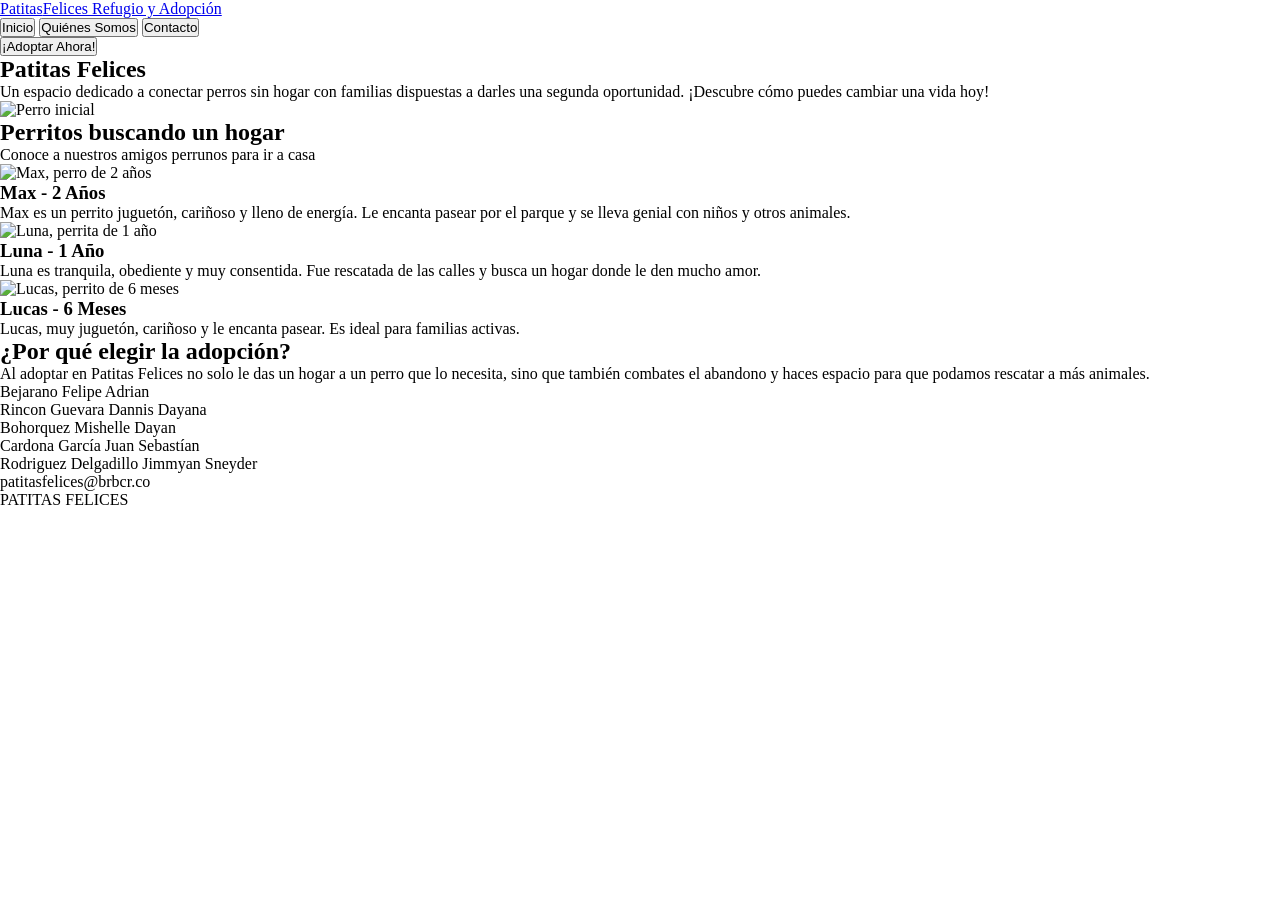
==== index.html @ 4ad9a468 "Rediseño" ====
<!DOCTYPE html>
<html lang="en">

<head>
    <meta charset="UTF-8">
    <meta name="viewport" content="width=device-width, initial-scale=1.0">
    <link rel="preconnect" href="https://fonts.googleapis.com">
    <link rel="preconnect" href="https://fonts.gstatic.com" crossorigin>
    <link href="https://fonts.googleapis.com/css2?family=Fredericka+the+Great&display=swap" rel="stylesheet">
    <link href="https://fonts.googleapis.com/css2?family=Bricolage+Grotesque:opsz,wght@12..96,200..800&display=swap" rel="stylesheet">
    <link rel="stylesheet" href="styles.css">
    <title>Patitas Felices | Inicio</title>
</head>

<body>
    <header class="barra-navegacion">
        <div class="contenedor">
            <a href="#" class="logo">
                <div class="icono-logo">
                    <i class="fa-solid fa-paw"></i>
                </div>
                <div>
                    <span class="texto-logo">Patitas<span class="texto-resaltado">Felices</span></span>
                    <span class="subtitulo-logo">Refugio y Adopción</span>
                </div>
            </a>

            <nav class="menu-navegacion">
                <button class="enlace activo" onclick="location.href='Inicio.html'">
                    <i class="fa-solid fa-house"></i>
                    <span>Inicio</span>
                </button>
                <button class="enlace" onclick="location.href='quienessomos.html'">
                    <i class="fa-solid fa-users"></i>
                    <span>Quiénes Somos</span>
                </button>
                <button class="enlace" onclick="location.href='contactanos.html'">
                    <i class="fa-solid fa-envelope"></i>
                    <span>Contacto</span>
                </button>
            </nav>

            <button class="boton-adoptar">
                <i class="fa-solid fa-heart"></i>
                <span>¡Adoptar Ahora!</span>
            </button>
        </div>
    </header>
    <main class="seccion-inicio">

        <section class="descripcion">
            <div>
                <h1>Patitas Felices</h1>
                <p>Un espacio dedicado a conectar perros sin hogar con familias dispuestas a darles una segunda
                    oportunidad.
                    ¡Descubre cómo puedes cambiar una vida hoy!</p>
            </div>
            <img src="https://img.lalr.co/cms/2023/04/12162245/Perro-123F.jpg?r=1_1" alt="Perro inicial">
        </section>

        <section class="perros-destacados">
            <h2>Perritos buscando un hogar</h2>
            <p>Conoce a nuestros amigos perrunos para ir a casa</p>
            <article class="tarjeta-perro">
                <div class="texto-perro">
                    <img src="https://encrypted-tbn0.gstatic.com/images?q=tbn:ANd9GcTHYPXNx_P3COJp6T-MF1lgWxwDCULhe-1q2JvpHrrTY-VnK4NvFofcmDYN&s=10"
                        alt="Max, perro de 2 años">
                    <h3>Max - 2 Años</h3>
                    <p>Max es un perrito juguetón, cariñoso y lleno de energía. Le encanta pasear por el parque y se
                        lleva genial con niños y otros animales.</p>
                </div>

            </article>

            <article class="tarjeta-perro">
                <div class="texto-perro">
                    <img src="https://encrypted-tbn0.gstatic.com/images?q=tbn:ANd9GcQigGqRSZZ0fNKvpS3qMEGqhA-bFr1-4zUlJv8SAICzgEWfFSRvpq3ilwU&s=10"
                        alt="Luna, perrita de 1 año">
                    <h3>Luna - 1 Año</h3>
                    <p>Luna es tranquila, obediente y muy consentida. Fue rescatada de las calles y busca un hogar donde
                        le den mucho amor.</p>
                </div>

            </article>


            <article class="tarjeta-perro">
                <div class="texto-perro">
                    <img src="https://preview.redd.it/pj4pzjeshqgd1.jpg?width=640&crop=smart&auto=webp&s=170cf1c936187e24ad8a78022ab3a312972926f9"
                        alt="Lucas, perrito de 6 meses">
                    <h3>Lucas - 6 Meses</h3>
                    <p>Lucas, muy juguetón, cariñoso y le encanta pasear. Es ideal para familias activas.</p>
                </div>

            </article>
        </section>

        <section class="beneficios">
            <h2>¿Por qué elegir la adopción?</h2>
            <p>Al adoptar en Patitas Felices no solo le das un hogar a un perro que lo necesita, sino que también
                combates el abandono y haces espacio para que podamos rescatar a más animales.</p>
        </section>

    </main>
    <footer class="pie-pagina">
        <section class="integrantes">
            <p class="persona1">Bejarano Felipe Adrian</p>
            <p class="persona2">Rincon Guevara Dannis Dayana</p>
            <p class="persona3">Bohorquez Mishelle Dayan</p>
            <p class="persona4">Cardona García Juan Sebastían</p>
            <p class="persona5">Rodriguez Delgadillo Jimmyan Sneyder</p>
        </section>
        <div class="pie-correo">
            <p class="correo-pagina">patitasfelices@brbcr.co</p>
        </div>
        <div class="pie-proyecto">
            <p class="proyecto-nombre">PATITAS FELICES</p>
        </div>
    </footer>

</body>

</html>
---- styles.css ----
*:root{
  --background: #08252D;
  --navbar: #064C58;
  --color-text-primary: #7FDEE2;
  --color-text-second: #DFFBCA;
  --color-button: #74CD59;
  --text-title: "Fredericka the Great", serif;
  --text: "Bricolage Grotesque", sans-serif;
}
* {
  box-sizing: border-box;
  margin: 0;
  padding: 0;
}
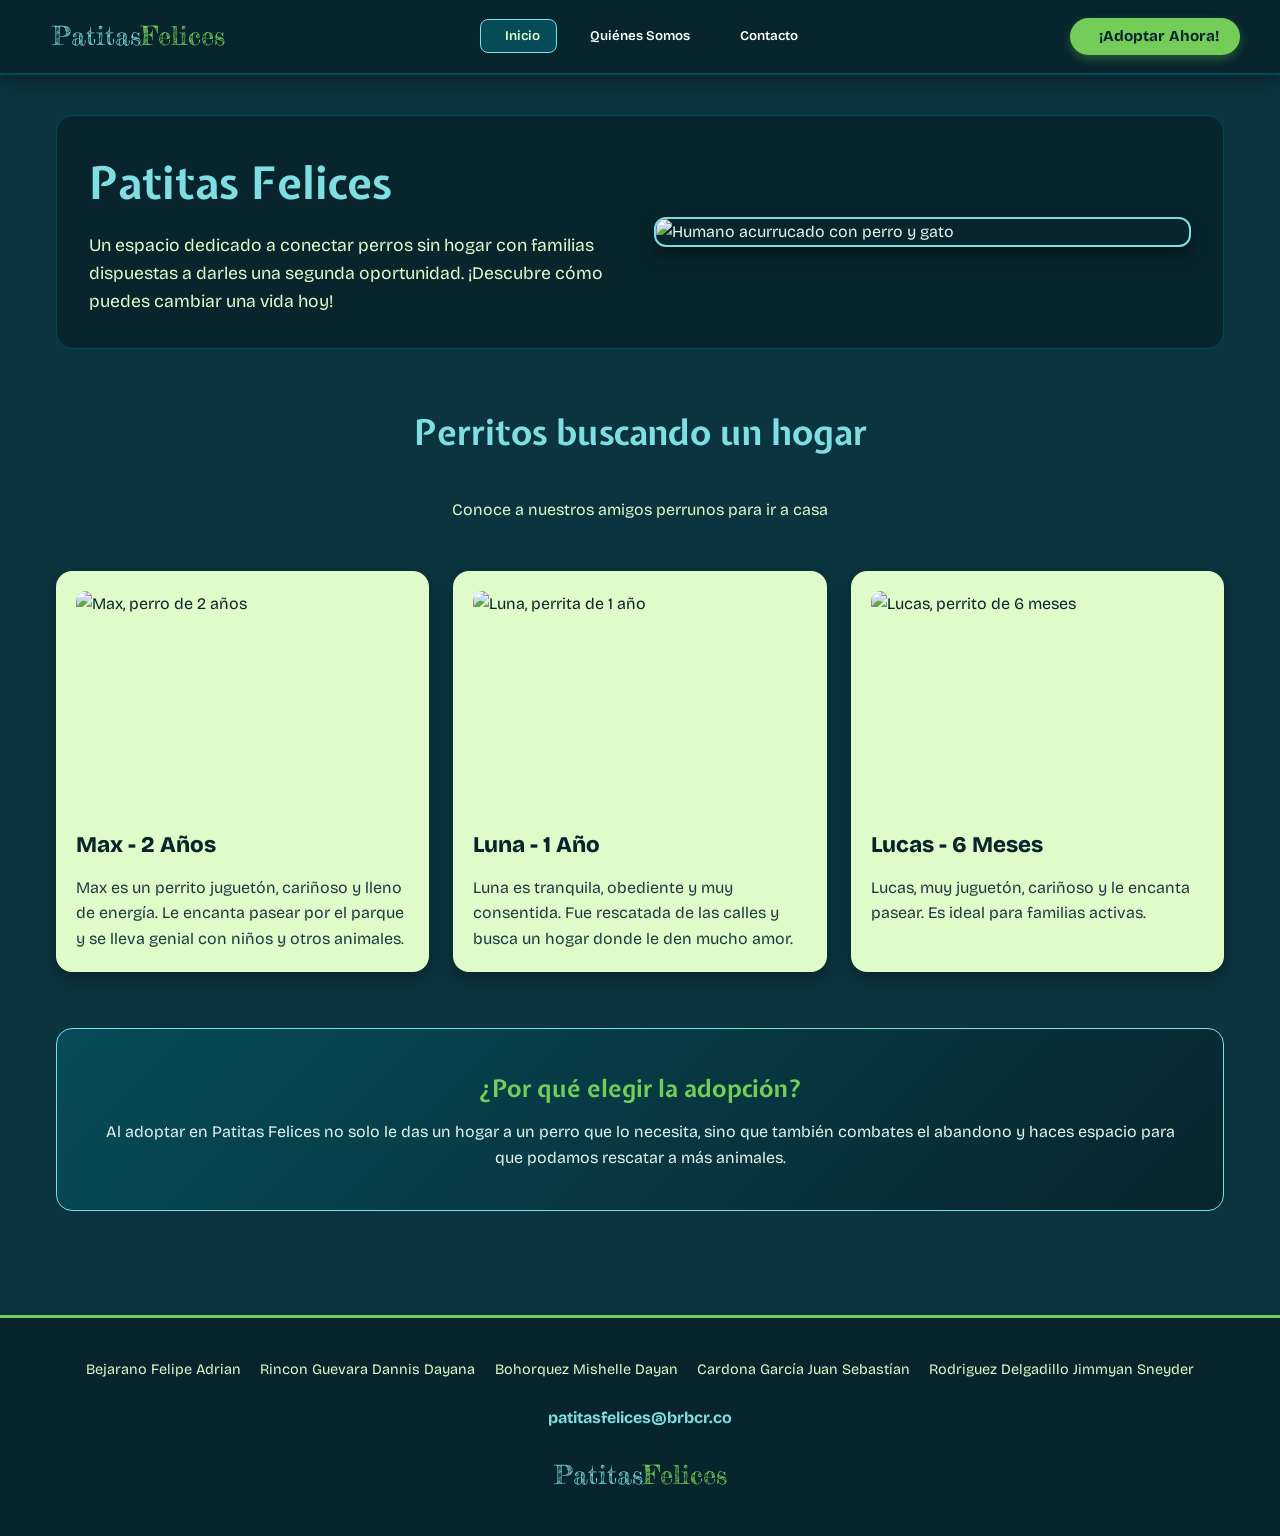
==== commit a0d91076: "Personalización" ====
--- a/index.html
+++ b/index.html
@@ -7,8 +7,11 @@
     <link rel="preconnect" href="https://fonts.googleapis.com">
     <link rel="preconnect" href="https://fonts.gstatic.com" crossorigin>
     <link href="https://fonts.googleapis.com/css2?family=Fredericka+the+Great&display=swap" rel="stylesheet">
-    <link href="https://fonts.googleapis.com/css2?family=Bricolage+Grotesque:opsz,wght@12..96,200..800&display=swap" rel="stylesheet">
-    <link rel="stylesheet" href="styles.css">
+    <link href="https://fonts.googleapis.com/css2?family=Bricolage+Grotesque:opsz,wght@12..96,200..800&display=swap"
+        rel="stylesheet">
+        <link href="https://fonts.googleapis.com/css2?family=Expletus+Sans:ital,wght@0,400..700;1,400..700&display=swap" 
+        rel="stylesheet">
+    <link rel="stylesheet" href="css/styles.css">
     <title>Patitas Felices | Inicio</title>
 </head>
 
@@ -21,7 +24,6 @@
                 </div>
                 <div>
                     <span class="texto-logo">Patitas<span class="texto-resaltado">Felices</span></span>
-                    <span class="subtitulo-logo">Refugio y Adopción</span>
                 </div>
             </a>
 
@@ -30,11 +32,11 @@
                     <i class="fa-solid fa-house"></i>
                     <span>Inicio</span>
                 </button>
-                <button class="enlace" onclick="location.href='quienessomos.html'">
+                <button class="enlace" onclick="location.href='about.html'">
                     <i class="fa-solid fa-users"></i>
                     <span>Quiénes Somos</span>
                 </button>
-                <button class="enlace" onclick="location.href='contactanos.html'">
+                <button class="enlace" onclick="location.href='contact.html'">
                     <i class="fa-solid fa-envelope"></i>
                     <span>Contacto</span>
                 </button>
@@ -55,7 +57,7 @@
                     oportunidad.
                     ¡Descubre cómo puedes cambiar una vida hoy!</p>
             </div>
-            <img src="https://img.lalr.co/cms/2023/04/12162245/Perro-123F.jpg?r=1_1" alt="Perro inicial">
+            <img src="https://i.postimg.cc/P5D4LrL0/Humano-acurrucado-con-perro-y-gato.jpg" alt="Humano acurrucado con perro y gato">
         </section>
 
         <section class="perros-destacados">
@@ -83,7 +85,6 @@
 
             </article>
 
-
             <article class="tarjeta-perro">
                 <div class="texto-perro">
                     <img src="https://preview.redd.it/pj4pzjeshqgd1.jpg?width=640&crop=smart&auto=webp&s=170cf1c936187e24ad8a78022ab3a312972926f9"
@@ -100,8 +101,8 @@
             <p>Al adoptar en Patitas Felices no solo le das un hogar a un perro que lo necesita, sino que también
                 combates el abandono y haces espacio para que podamos rescatar a más animales.</p>
         </section>
+    </main>
 
-    </main>
     <footer class="pie-pagina">
         <section class="integrantes">
             <p class="persona1">Bejarano Felipe Adrian</p>
@@ -114,10 +115,9 @@
             <p class="correo-pagina">patitasfelices@brbcr.co</p>
         </div>
         <div class="pie-proyecto">
-            <p class="proyecto-nombre">PATITAS FELICES</p>
+            <span class="texto-logo">Patitas<span class="texto-resaltado">Felices</span></span>
         </div>
     </footer>
-
 </body>
 
 </html>
--- a/css/styles.css
+++ b/css/styles.css
@@ -0,0 +1,362 @@
+:root {
+  --bg-main: #0B343E;
+  --bg-dark: #08252D;
+  --color-secondary: #064C58;
+  --color-cyan: #7FDEE2;
+  --color-mint: #DFFBCA;
+  --color-green: #74CD59;
+  
+  --text-marca: "Fredericka the Great", serif;
+  --text-title: "Expletus Sans", sans-serif;
+  --text: "Bricolage Grotesque", sans-serif;
+}
+
+* {
+  box-sizing: border-box;
+  margin: 0;
+  padding: 0;
+}
+
+body {
+  background-color: var(--bg-main);
+  color: #E2F5EE;
+  font-family: var(--text);
+  line-height: 1.6;
+  min-height: 100vh;
+  display: flex;
+  flex-direction: column;
+}
+
+img {
+  max-width: 100%;
+  height: auto;
+  display: block;
+}
+
+h1, h2, h3 {
+  font-family: var(--text-title);
+  color: var(--color-cyan);
+  margin-bottom: 0.75rem;
+}
+
+.barra-navegacion {
+  background-color: var(--bg-dark);
+  border-bottom: 2px solid var(--color-secondary);
+  padding: 1rem;
+  position: sticky;
+  top: 0;
+  z-index: 1000;
+  box-shadow: 0 4px 15px rgba(0, 0, 0, 0.4);
+}
+
+.barra-navegacion .contenedor {
+  max-width: 1200px;
+  margin: 0 auto;
+  display: flex;
+  flex-direction: column;
+  align-items: center;
+  gap: 1rem;
+}
+
+.logo {
+  display: flex;
+  align-items: center;
+  gap: 0.75rem;
+  text-decoration: none;
+}
+
+.icono-logo {
+  font-size: 2rem;
+  color: var(--color-green);
+}
+
+.texto-logo {
+  color: var(--color-cyan);
+  font-family: var(--text-marca);
+  font-size: 1.6rem;
+  display: block;
+}
+
+.texto-resaltado {
+  color: var(--color-green);
+}
+
+.subtitulo-logo {
+  font-size: 0.75rem;
+  color: var(--color-mint);
+  display: block;
+}
+
+.menu-navegacion {
+  display: flex;
+  gap: 0.5rem;
+  flex-wrap: wrap;
+  justify-content: center;
+}
+
+.menu-navegacion .enlace {
+  background: transparent;
+  border: 1px solid transparent;
+  color: #ffffff;
+  padding: 0.5rem 1rem;
+  border-radius: 8px;
+  cursor: pointer;
+  font-family: var(--text);
+  font-weight: 600;
+  display: flex;
+  align-items: center;
+  gap: 0.5rem;
+  transition: all 0.3s ease;
+}
+
+.menu-navegacion .enlace:hover,
+.menu-navegacion .enlace.activo {
+  background-color: var(--color-secondary);
+  color: var(--color-mint);
+  border-color: var(--color-cyan);
+}
+
+.boton-adoptar {
+  background-color: var(--color-green);
+  color: var(--bg-dark);
+  border: none;
+  padding: 0.6rem 1.3rem;
+  border-radius: 20px;
+  font-weight: bold;
+  font-size: 0.95rem;
+  font-family: var(--text);
+  cursor: pointer;
+  display: flex;
+  align-items: center;
+  gap: 0.5rem;
+  box-shadow: 0 4px 10px rgba(116, 205, 89, 0.3);
+  transition: transform 0.2s ease, filter 0.2s ease;
+}
+
+.boton-adoptar:hover {
+  transform: translateY(-2px);
+  filter: brightness(1.1);
+}
+
+.seccion-inicio {
+  max-width: 1200px;
+  margin: 2.5rem auto;
+  padding: 0 1rem;
+  flex: 1;
+}
+
+.descripcion {
+  display: flex;
+  flex-direction: column;
+  gap: 2rem;
+  align-items: center;
+  margin-bottom: 3.5rem;
+  background-color: var(--bg-dark);
+  padding: 2rem;
+  border-radius: 16px;
+  border: 1px solid var(--color-secondary);
+}
+
+.descripcion h1 {
+  font-size: 2.8rem;
+}
+
+.descripcion p {
+  color: var(--color-mint);
+  font-size: 1.1rem;
+}
+
+.descripcion img {
+  width: 100%;
+  max-height: 380px;
+  object-fit: cover;
+  object-position: center;
+  border-radius: 12px;
+  border: 2px solid var(--color-cyan);
+  box-shadow: 0 8px 20px rgba(0, 0, 0, 0.4);
+}
+
+.perros-destacados {
+  text-align: center;
+  margin-bottom: 3.5rem;
+}
+
+.perros-destacados h2 {
+  font-size: 2.2rem;
+}
+
+.perros-destacados > p {
+  color: var(--color-mint);
+  margin-bottom: 1.5rem;
+}
+
+/* TARJETAS CON FONDO CLARO (Resaltan mucho más) */
+.tarjeta-perro {
+  background-color: var(--color-mint);
+  color: var(--bg-dark);
+  border-radius: 16px;
+  padding: 1.25rem;
+  margin: 1.5rem 0;
+  text-align: left;
+  box-shadow: 0 6px 15px rgba(0, 0, 0, 0.3);
+  transition: transform 0.3s ease, box-shadow 0.3s ease;
+}
+
+.tarjeta-perro:hover {
+  transform: translateY(-6px);
+  box-shadow: 0 12px 25px rgba(127, 222, 226, 0.2);
+}
+
+.tarjeta-perro img {
+  width: 100%;
+  height: 220px;
+  object-fit: cover;
+  border-radius: 10px;
+  margin-bottom: 1rem;
+}
+
+.tarjeta-perro h3 {
+  color: var(--bg-dark);
+  font-family: var(--text);
+  font-weight: 800;
+  font-size: 1.4rem;
+}
+
+.tarjeta-perro p {
+  color: #1a3c40;
+}
+
+.beneficios {
+  background: linear-gradient(135deg, var(--color-secondary), var(--bg-dark));
+  padding: 2.5rem;
+  border-radius: 16px;
+  border: 1px solid var(--color-cyan);
+  text-align: center;
+}
+
+.beneficios h2 {
+  color: var(--color-green);
+}
+
+.pie-pagina {
+  background-color: var(--bg-dark);
+  margin-top: 4rem;
+  padding: 2.5rem 1rem;
+  display: flex;
+  flex-direction: column;
+  gap: 1.5rem;
+  align-items: center;
+  text-align: center;
+  border-top: 3px solid var(--color-green);
+}
+
+.integrantes {
+  display: flex;
+  flex-direction: column;
+  gap: 0.4rem;
+  font-size: 0.9rem;
+  color: var(--color-mint);
+}
+
+.pie-correo {
+  font-weight: bold;
+  color: var(--color-cyan);
+}
+
+.proyecto-nombre {
+  font-family: var(--text-marca);
+  color: var(--color-green);
+  font-size: 1.4rem;
+}
+
+@media (min-width: 768px) {
+  .barra-navegacion .contenedor {
+    flex-direction: row;
+    justify-content: space-between;
+  }
+
+  .descripcion {
+    flex-direction: row;
+    justify-content: space-between;
+  }
+
+  .descripcion > div {
+    flex: 1; /* El texto toma el 50% */
+  }
+
+  .descripcion img {
+    flex: 1; /* La imagen toma el otro 50% */
+    width: 50%;
+    max-height: 350px; /* Mantiene la imagen proporcionada y alineada */
+  }
+
+  .formulario .fila {
+    flex-direction: row;
+  }
+
+  .formulario .fila .grupo {
+    flex: 1;
+  }
+
+  #enviarButton {
+    width: auto;
+  }
+
+  .integrantes {
+    flex-direction: row;
+    flex-wrap: wrap;
+    justify-content: center;
+    gap: 1.2rem;
+  }
+}
+
+.sidebar .item {
+  margin-bottom: 0.5rem;
+  color: var(--color-mint);
+}
+
+.sidebar ul {
+  list-style-position: inside;
+  color: var(--color-mint);
+}
+
+.pie-pagina {
+  background-color: var(--bg-dark);
+  margin-top: 4rem;
+  padding: 2.5rem 1rem;
+  display: flex;
+  flex-direction: column;
+  gap: 1.5rem;
+  align-items: center;
+  text-align: center;
+  border-top: 3px solid var(--color-green);
+}
+
+@media (min-width: 1024px) {
+  .perros-destacados {
+    display: grid;
+    grid-template-columns: repeat(3, 1fr);
+    gap: 1.5rem;
+  }
+
+  .perros-destacados h2,
+  .perros-destacados > p {
+    grid-column: 1 / -1;
+  }
+
+  .tarjeta-perro {
+    margin: 0;
+  }
+
+  .contenedor-contacto {
+    flex-direction: row;
+  }
+
+  .formulario {
+    flex: 2;
+  }
+
+  .sidebar {
+    flex: 1;
+  }
+}
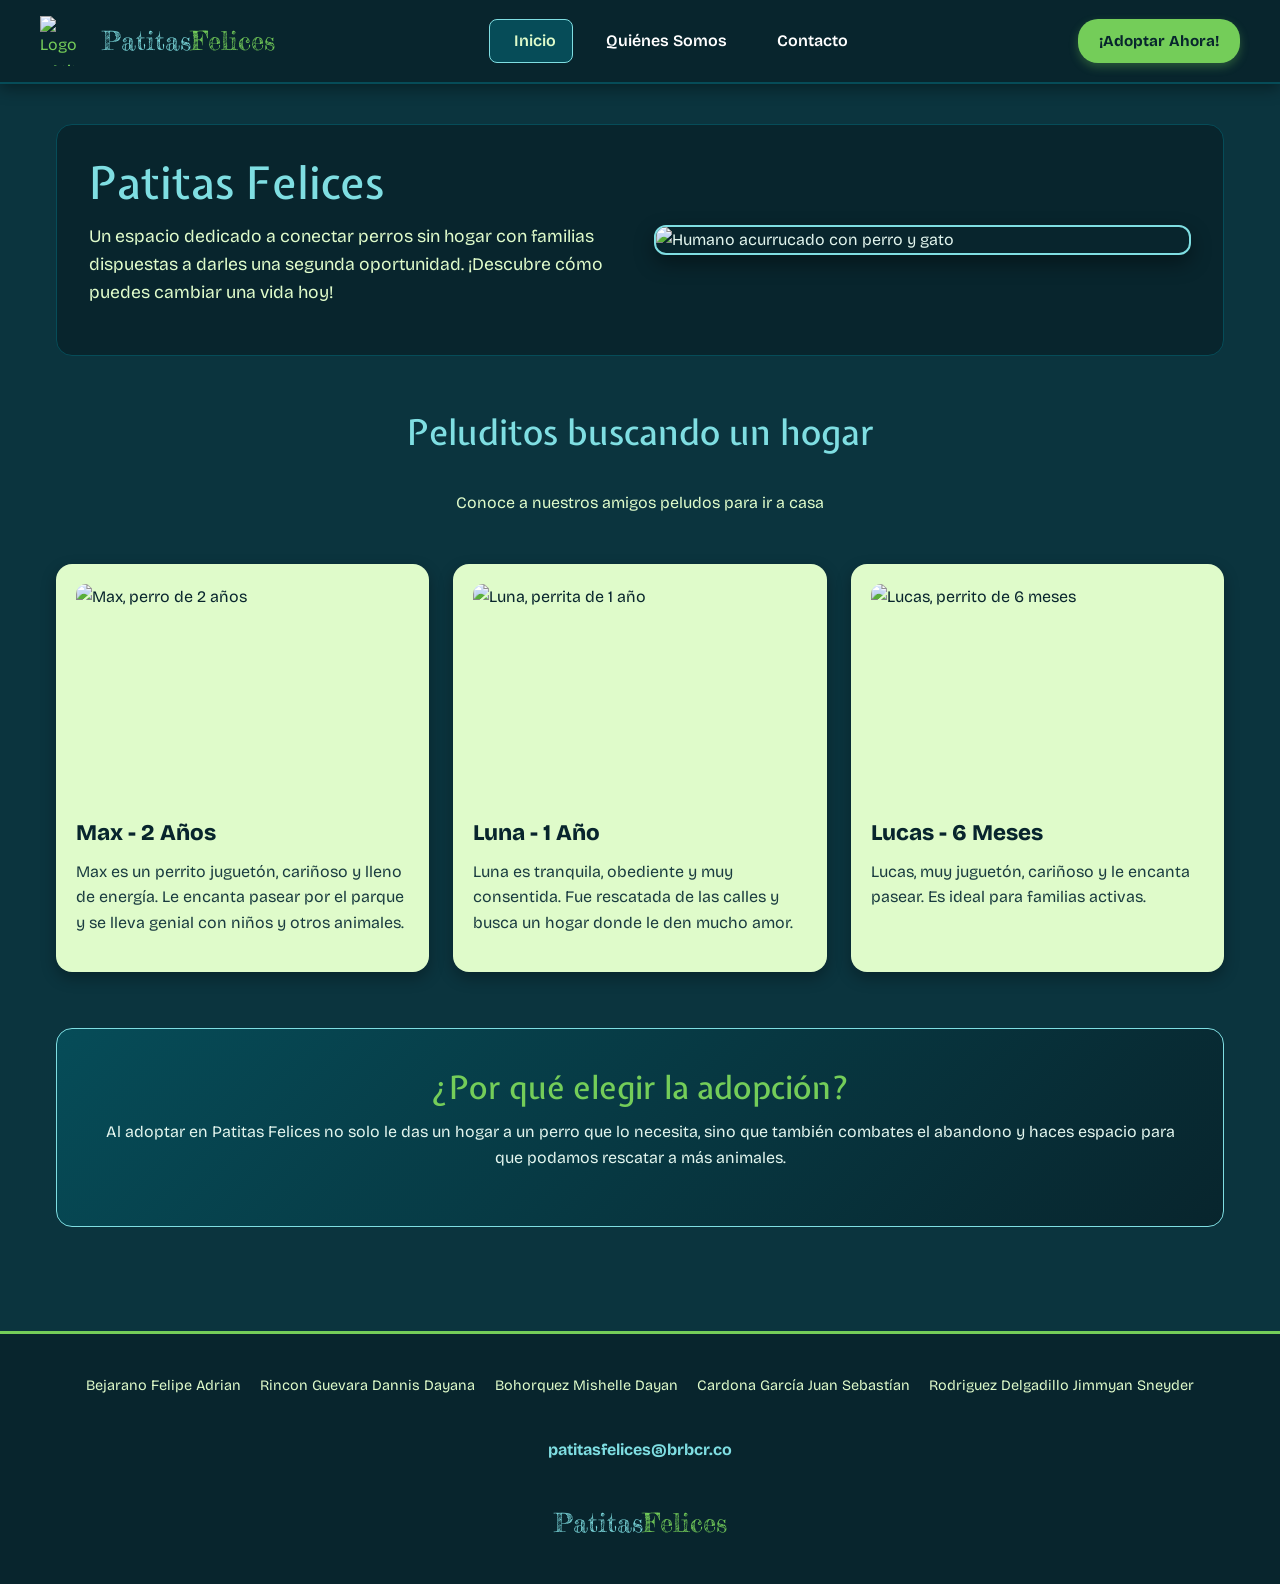
==== commit c8454ea8: "Personalización Finalizada" ====
--- a/index.html
+++ b/index.html
@@ -9,8 +9,9 @@
     <link href="https://fonts.googleapis.com/css2?family=Fredericka+the+Great&display=swap" rel="stylesheet">
     <link href="https://fonts.googleapis.com/css2?family=Bricolage+Grotesque:opsz,wght@12..96,200..800&display=swap"
         rel="stylesheet">
-        <link href="https://fonts.googleapis.com/css2?family=Expletus+Sans:ital,wght@0,400..700;1,400..700&display=swap" 
+    <link href="https://fonts.googleapis.com/css2?family=Expletus+Sans:ital,wght@0,400..700;1,400..700&display=swap"
         rel="stylesheet">
+    <link href="https://cdn.jsdelivr.net/npm/bootstrap@5.3.3/dist/css/bootstrap.min.css" rel="stylesheet">
     <link rel="stylesheet" href="css/styles.css">
     <title>Patitas Felices | Inicio</title>
 </head>
@@ -20,7 +21,8 @@
         <div class="contenedor">
             <a href="#" class="logo">
                 <div class="icono-logo">
-                    <i class="fa-solid fa-paw"></i>
+                    <img src="https://i.postimg.cc/9fHQVVqF/Logo-patitas.png" alt="Logo pAtitas Felices"
+                        class="img-logo">
                 </div>
                 <div>
                     <span class="texto-logo">Patitas<span class="texto-resaltado">Felices</span></span>
@@ -42,8 +44,7 @@
                 </button>
             </nav>
 
-            <button class="boton-adoptar">
-                <i class="fa-solid fa-heart"></i>
+            <button class="boton-adoptar" data-bs-toggle="modal" data-bs-target="#modalAdopcion">
                 <span>¡Adoptar Ahora!</span>
             </button>
         </div>
@@ -57,12 +58,13 @@
                     oportunidad.
                     ¡Descubre cómo puedes cambiar una vida hoy!</p>
             </div>
-            <img src="https://i.postimg.cc/P5D4LrL0/Humano-acurrucado-con-perro-y-gato.jpg" alt="Humano acurrucado con perro y gato">
+            <img src="https://i.postimg.cc/P5D4LrL0/Humano-acurrucado-con-perro-y-gato.jpg"
+                alt="Humano acurrucado con perro y gato">
         </section>
 
         <section class="perros-destacados">
-            <h2>Perritos buscando un hogar</h2>
-            <p>Conoce a nuestros amigos perrunos para ir a casa</p>
+            <h2>Peluditos buscando un hogar</h2>
+            <p>Conoce a nuestros amigos peludos para ir a casa</p>
             <article class="tarjeta-perro">
                 <div class="texto-perro">
                     <img src="https://encrypted-tbn0.gstatic.com/images?q=tbn:ANd9GcTHYPXNx_P3COJp6T-MF1lgWxwDCULhe-1q2JvpHrrTY-VnK4NvFofcmDYN&s=10"
@@ -118,6 +120,49 @@
             <span class="texto-logo">Patitas<span class="texto-resaltado">Felices</span></span>
         </div>
     </footer>
+
+    <div class="modal fade" id="modalAdopcion" tabindex="-1" aria-labelledby="modalAdopcionLabel" aria-hidden="true">
+        <div class="modal-dialog modal-dialog-centered">
+            <div class="modal-content"
+                style="background-color: var(--bg-dark); color: var(--color-mint); border: 1px solid var(--color-cyan);">
+                <div class="modal-header" style="border-bottom: 1px solid var(--color-secondary);">
+                    <h5 class="modal-title" id="modalAdopcionLabel"
+                        style="color: var(--color-cyan); font-family: var(--text-title);">¡Adopta una Mascota!</h5>
+                    <button type="button" class="btn-close btn-close-white" data-bs-dismiss="modal"
+                        aria-label="Close"></button>
+                </div>
+                <div class="modal-body">
+                    <form>
+                        <div class="mb-3">
+                            <label for="nombreAdopcion" class="form-label">Nombre Completo *</label>
+                            <input type="text" class="form-control" id="nombreAdopcion" placeholder="Ej. Nathalia">
+                        </div>
+                        <div class="mb-3">
+                            <label for="telefonoAdopcion" class="form-label">Teléfono de Contacto *</label>
+                            <input type="tel" class="form-control" id="telefonoAdopcion" placeholder="Ej. 301 000 0000">
+                        </div>
+                        <div class="mb-3">
+                            <label for="mascotaInteres" class="form-label">¿Qué peludito te interesa adoptar?</label>
+                            <select class="form-select" id="mascotaInteres">
+                                <option selected>Selecciona uno...</option>
+                                <option value="max">Max (2 Años)</option>
+                                <option value="luna">Luna (1 Año)</option>
+                                <option value="lucas">Lucas (6 Meses)</option>
+                                <option value="otro">Otro / Aún no me decido</option>
+                            </select>
+                        </div>
+                    </form>
+                </div>
+                <div class="modal-footer" style="border-top: 1px solid var(--color-secondary);">
+                    <button type="button" class="btn btn-secondary" data-bs-dismiss="modal">Cancelar</button>
+                    <button type="button" class="btn"
+                        style="background-color: var(--color-green); color: var(--bg-dark); font-weight: bold;">Enviar
+                        Solicitud</button>
+                </div>
+            </div>
+        </div>
+    </div>
+    <script src="https://cdn.jsdelivr.net/npm/bootstrap@5.3.3/dist/js/bootstrap.bundle.min.js" defer></script>
 </body>
 
 </html>
--- a/css/styles.css
+++ b/css/styles.css
@@ -1,11 +1,11 @@
 :root {
-  --bg-main: #0B343E;
-  --bg-dark: #08252D;
+  --background-primary: #0B343E;
+  --background-secondary: #08252D;
   --color-secondary: #064C58;
   --color-cyan: #7FDEE2;
   --color-mint: #DFFBCA;
   --color-green: #74CD59;
-  
+
   --text-marca: "Fredericka the Great", serif;
   --text-title: "Expletus Sans", sans-serif;
   --text: "Bricolage Grotesque", sans-serif;
@@ -18,7 +18,7 @@
 }
 
 body {
-  background-color: var(--bg-main);
+  background-color: var(--background-primary);
   color: #E2F5EE;
   font-family: var(--text);
   line-height: 1.6;
@@ -33,14 +33,16 @@
   display: block;
 }
 
-h1, h2, h3 {
+h1,
+h2,
+h3 {
   font-family: var(--text-title);
   color: var(--color-cyan);
   margin-bottom: 0.75rem;
 }
 
 .barra-navegacion {
-  background-color: var(--bg-dark);
+  background-color: var(--background-secondary);
   border-bottom: 2px solid var(--color-secondary);
   padding: 1rem;
   position: sticky;
@@ -66,8 +68,18 @@
 }
 
 .icono-logo {
-  font-size: 2rem;
+  display: flex;
+  align-items: center;
+  justify-content: center;
   color: var(--color-green);
+}
+
+.icono-logo .img-logo {
+  width: 50px;
+  height: 50px;
+  max-width: 50px;
+  max-height: 50px;
+  object-fit: contain;
 }
 
 .texto-logo {
@@ -118,7 +130,7 @@
 
 .boton-adoptar {
   background-color: var(--color-green);
-  color: var(--bg-dark);
+  color: var(--background-secondary);
   border: none;
   padding: 0.6rem 1.3rem;
   border-radius: 20px;
@@ -151,7 +163,7 @@
   gap: 2rem;
   align-items: center;
   margin-bottom: 3.5rem;
-  background-color: var(--bg-dark);
+  background-color: var(--background-secondary);
   padding: 2rem;
   border-radius: 16px;
   border: 1px solid var(--color-secondary);
@@ -185,15 +197,14 @@
   font-size: 2.2rem;
 }
 
-.perros-destacados > p {
+.perros-destacados>p {
   color: var(--color-mint);
   margin-bottom: 1.5rem;
 }
 
-/* TARJETAS CON FONDO CLARO (Resaltan mucho más) */
 .tarjeta-perro {
   background-color: var(--color-mint);
-  color: var(--bg-dark);
+  color: var(--background-secondary);
   border-radius: 16px;
   padding: 1.25rem;
   margin: 1.5rem 0;
@@ -216,7 +227,7 @@
 }
 
 .tarjeta-perro h3 {
-  color: var(--bg-dark);
+  color: var(--background-secondary);
   font-family: var(--text);
   font-weight: 800;
   font-size: 1.4rem;
@@ -227,7 +238,7 @@
 }
 
 .beneficios {
-  background: linear-gradient(135deg, var(--color-secondary), var(--bg-dark));
+  background: linear-gradient(135deg, var(--color-secondary), var(--background-secondary));
   padding: 2.5rem;
   border-radius: 16px;
   border: 1px solid var(--color-cyan);
@@ -239,7 +250,7 @@
 }
 
 .pie-pagina {
-  background-color: var(--bg-dark);
+  background-color: var(--background-secondary);
   margin-top: 4rem;
   padding: 2.5rem 1rem;
   display: flex;
@@ -269,6 +280,40 @@
   font-size: 1.4rem;
 }
 
+.modal-content {
+  background-color: var(--bg-dark) !important;
+  color: var(--color-mint) !important;
+  border: 2px solid var(--color-secondary) !important;
+  border-radius: 16px !important;
+}
+
+.modal-header {
+  border-bottom: 1px solid var(--color-secondary) !important;
+}
+
+.modal-footer {
+  border-top: 1px solid var(--color-secondary) !important;
+}
+
+.form-control,
+.form-select {
+  background-color: #ffffff !important;
+  border: 2px solid var(--color-secondary) !important;
+  border-radius: 8px !important;
+}
+
+.form-label {
+  color: var(--color-mint) !important;
+  font-family: var(--text) !important;
+}
+
+.btn-adopcion-submit {
+  background-color: var(--color-green) !important;
+  color: var(--bg-dark) !important;
+  font-family: var(--text) !important;
+  font-weight: bold !important;
+}
+
 @media (min-width: 768px) {
   .barra-navegacion .contenedor {
     flex-direction: row;
@@ -280,14 +325,17 @@
     justify-content: space-between;
   }
 
-  .descripcion > div {
-    flex: 1; /* El texto toma el 50% */
+  .descripcion>div {
+    flex: 1;
+    /* El texto toma el 50% */
   }
 
   .descripcion img {
-    flex: 1; /* La imagen toma el otro 50% */
+    flex: 1;
+    /* La imagen toma el otro 50% */
     width: 50%;
-    max-height: 350px; /* Mantiene la imagen proporcionada y alineada */
+    max-height: 350px;
+    /* Mantiene la imagen proporcionada y alineada */
   }
 
   .formulario .fila {
@@ -321,7 +369,7 @@
 }
 
 .pie-pagina {
-  background-color: var(--bg-dark);
+  background-color: var(--background-secondary);
   margin-top: 4rem;
   padding: 2.5rem 1rem;
   display: flex;
@@ -340,7 +388,7 @@
   }
 
   .perros-destacados h2,
-  .perros-destacados > p {
+  .perros-destacados>p {
     grid-column: 1 / -1;
   }
 
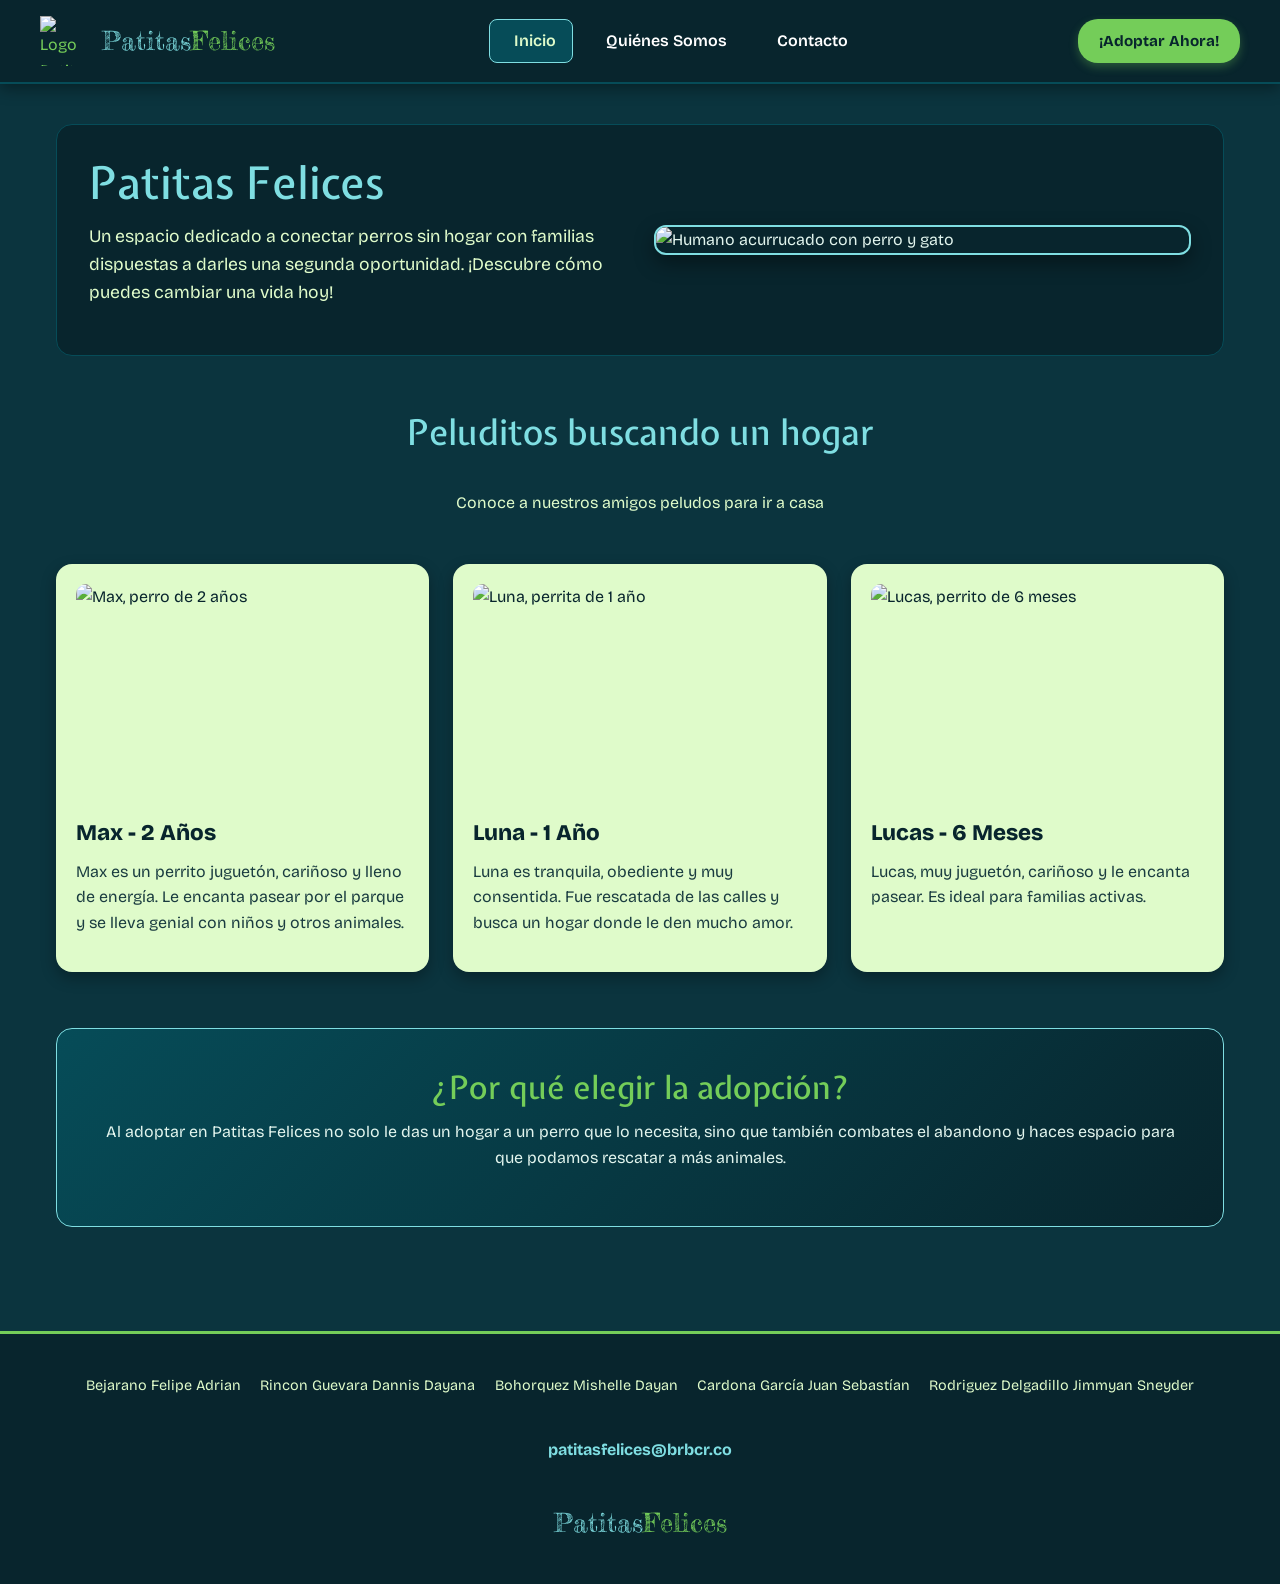
==== commit 916c2339: "index" ====
--- a/index.html
+++ b/index.html
@@ -21,7 +21,7 @@
         <div class="contenedor">
             <a href="#" class="logo">
                 <div class="icono-logo">
-                    <img src="https://i.postimg.cc/9fHQVVqF/Logo-patitas.png" alt="Logo pAtitas Felices"
+                    <img src="https://i.ibb.co/jPj9mnHJ/Logo-patitas.png" alt="Logo Patitas Felices"
                         class="img-logo">
                 </div>
                 <div>
@@ -58,7 +58,7 @@
                     oportunidad.
                     ¡Descubre cómo puedes cambiar una vida hoy!</p>
             </div>
-            <img src="https://i.postimg.cc/P5D4LrL0/Humano-acurrucado-con-perro-y-gato.jpg"
+            <img src="https://i.ibb.co/N61nR5SZ/Humano-acurrucado-con-perro-y-gato.jpg"
                 alt="Humano acurrucado con perro y gato">
         </section>
 
--- a/css/styles.css
+++ b/css/styles.css
@@ -313,51 +313,6 @@
   font-family: var(--text) !important;
   font-weight: bold !important;
 }
-
-@media (min-width: 768px) {
-  .barra-navegacion .contenedor {
-    flex-direction: row;
-    justify-content: space-between;
-  }
-
-  .descripcion {
-    flex-direction: row;
-    justify-content: space-between;
-  }
-
-  .descripcion>div {
-    flex: 1;
-    /* El texto toma el 50% */
-  }
-
-  .descripcion img {
-    flex: 1;
-    /* La imagen toma el otro 50% */
-    width: 50%;
-    max-height: 350px;
-    /* Mantiene la imagen proporcionada y alineada */
-  }
-
-  .formulario .fila {
-    flex-direction: row;
-  }
-
-  .formulario .fila .grupo {
-    flex: 1;
-  }
-
-  #enviarButton {
-    width: auto;
-  }
-
-  .integrantes {
-    flex-direction: row;
-    flex-wrap: wrap;
-    justify-content: center;
-    gap: 1.2rem;
-  }
-}
-
 .sidebar .item {
   margin-bottom: 0.5rem;
   color: var(--color-mint);
@@ -367,19 +322,6 @@
   list-style-position: inside;
   color: var(--color-mint);
 }
-
-.pie-pagina {
-  background-color: var(--background-secondary);
-  margin-top: 4rem;
-  padding: 2.5rem 1rem;
-  display: flex;
-  flex-direction: column;
-  gap: 1.5rem;
-  align-items: center;
-  text-align: center;
-  border-top: 3px solid var(--color-green);
-}
-
 @media (min-width: 1024px) {
   .perros-destacados {
     display: grid;
@@ -407,4 +349,44 @@
   .sidebar {
     flex: 1;
   }
+}
+@media (min-width: 768px) {
+  .barra-navegacion .contenedor {
+    flex-direction: row;
+    justify-content: space-between;
+  }
+
+  .descripcion {
+    flex-direction: row;
+    justify-content: space-between;
+  }
+
+  .descripcion>div {
+    flex: 1;
+  }
+
+  .descripcion img {
+    flex: 1;
+    width: 50%;
+    max-height: 350px;
+  }
+
+  .formulario .fila {
+    flex-direction: row;
+  }
+
+  .formulario .fila .grupo {
+    flex: 1;
+  }
+
+  #enviarButton {
+    width: auto;
+  }
+
+  .integrantes {
+    flex-direction: row;
+    flex-wrap: wrap;
+    justify-content: center;
+    gap: 1.2rem;
+  }
 }
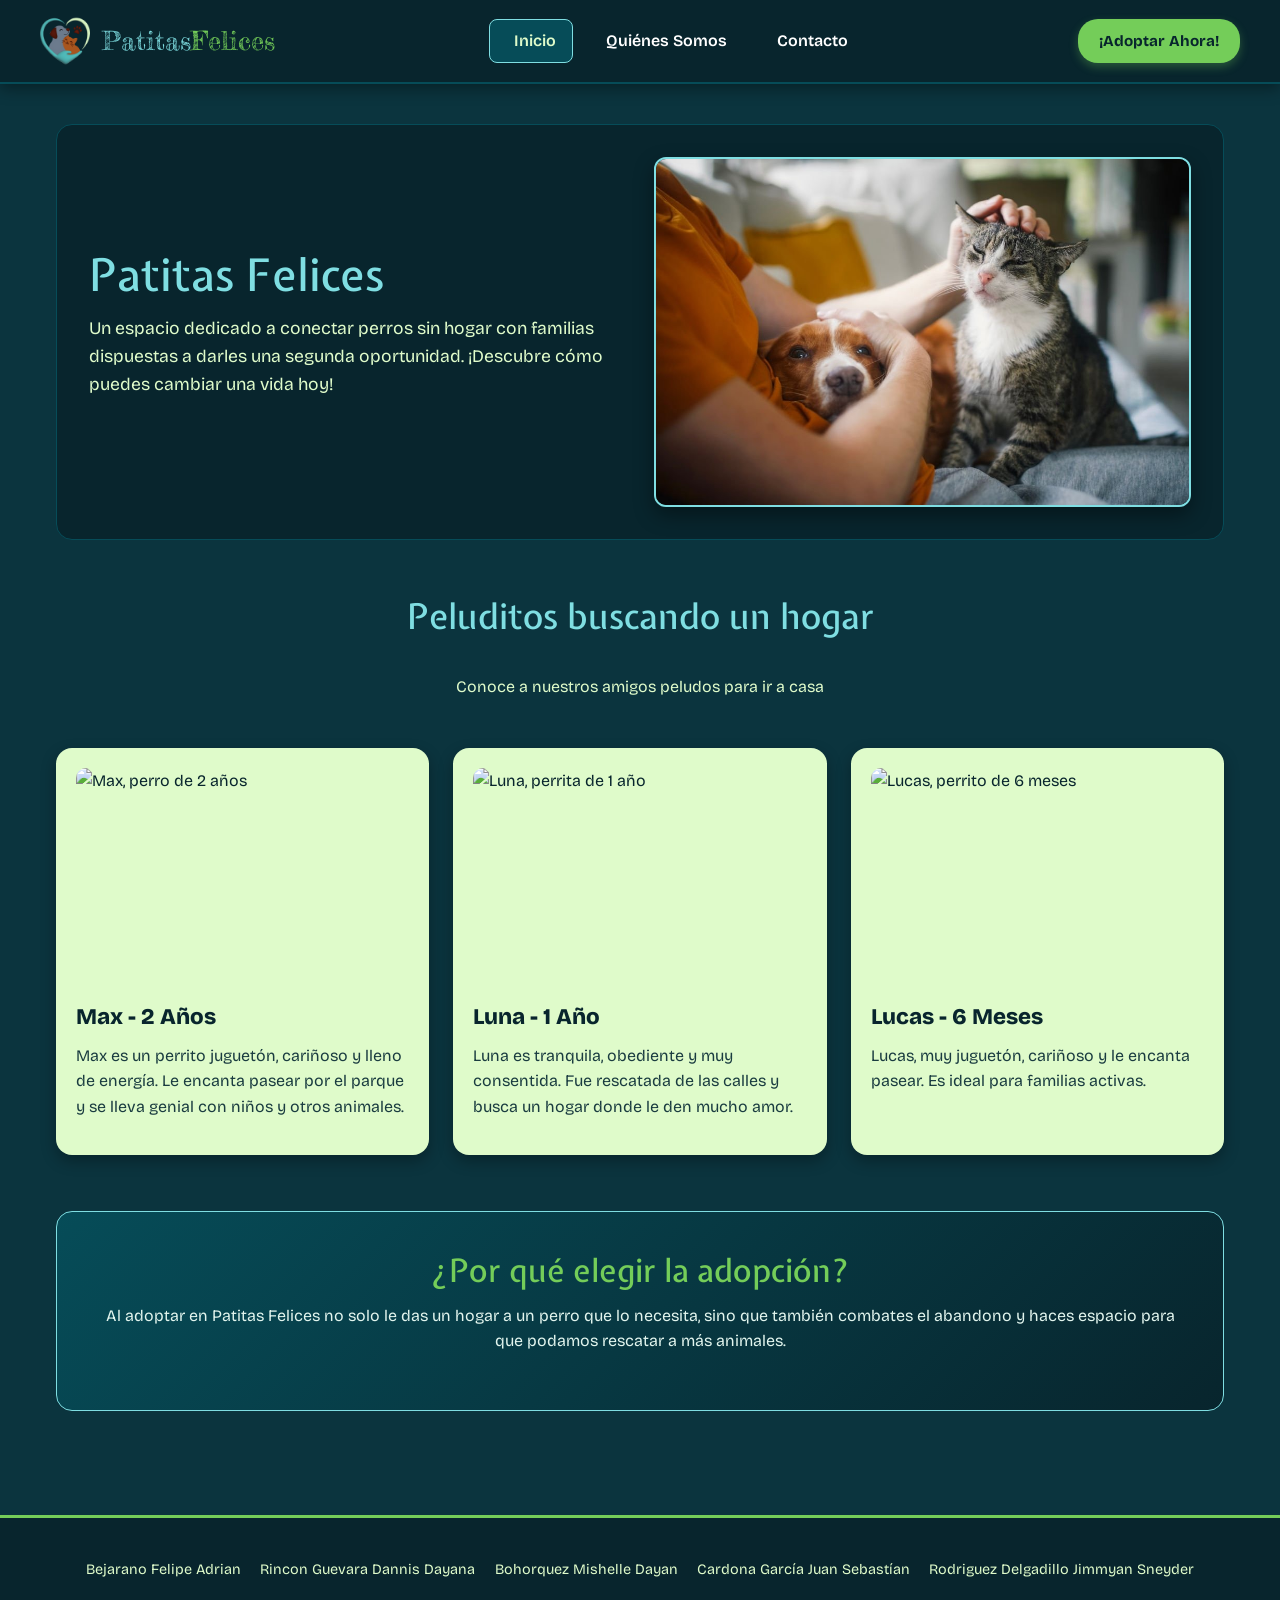
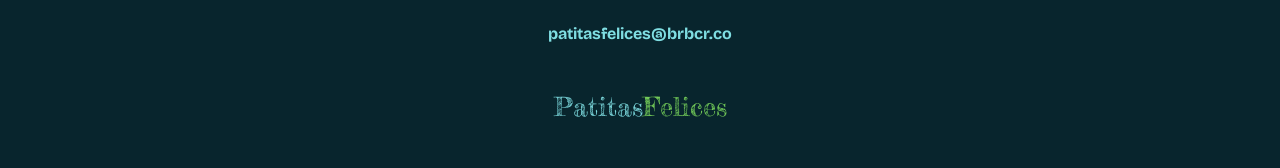
==== commit 6522c90e: "Imagen y logo patitas felices" ====
--- a/index.html
+++ b/index.html
@@ -21,7 +21,7 @@
         <div class="contenedor">
             <a href="#" class="logo">
                 <div class="icono-logo">
-                    <img src="https://i.ibb.co/jPj9mnHJ/Logo-patitas.png" alt="Logo Patitas Felices"
+                    <img src="assets/icon/Logo-patitas.png" alt="Logo Patitas Felices"
                         class="img-logo">
                 </div>
                 <div>
@@ -58,7 +58,7 @@
                     oportunidad.
                     ¡Descubre cómo puedes cambiar una vida hoy!</p>
             </div>
-            <img src="https://i.ibb.co/N61nR5SZ/Humano-acurrucado-con-perro-y-gato.jpg"
+            <img src="assets/img/Humano-acurrucado-con-perro-y-gato.jpg"
                 alt="Humano acurrucado con perro y gato">
         </section>
 
